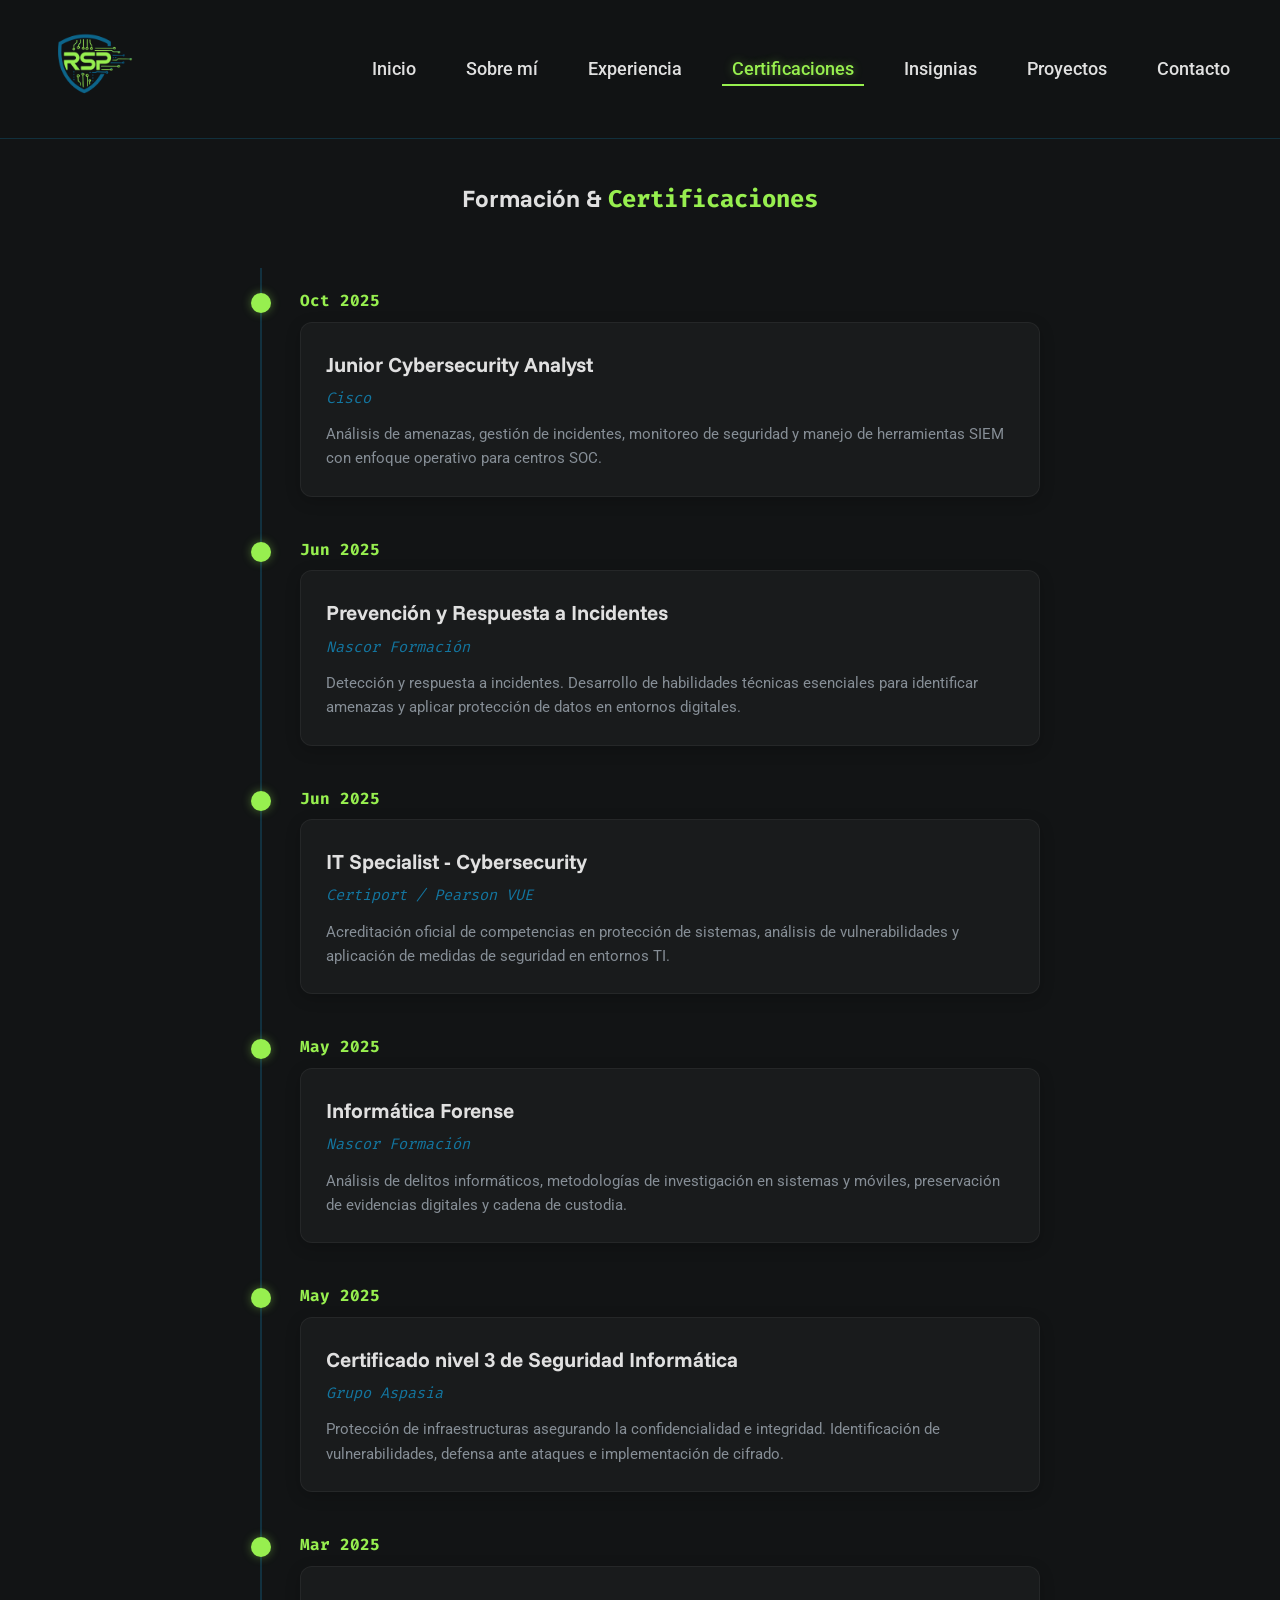
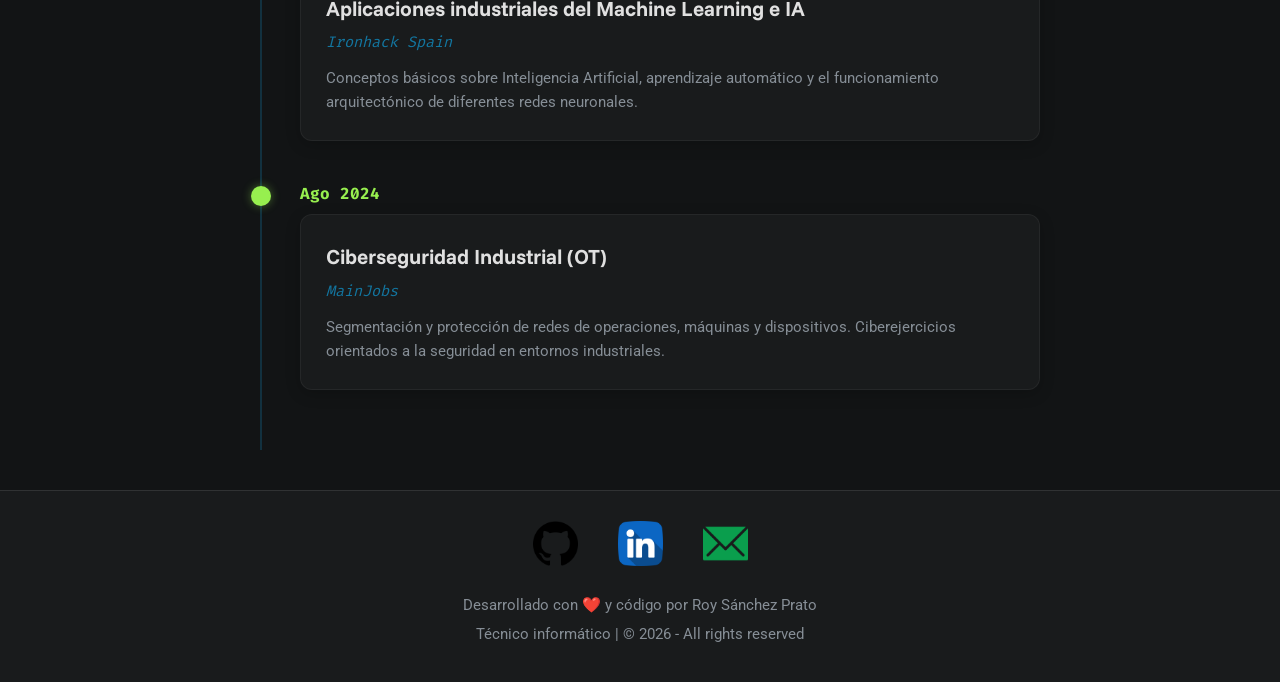
==== certificaciones.html @ b0cfec4e "carga inicial del proyecto" ====
<!DOCTYPE html>
<html lang="es">
<head>
    <meta charset="UTF-8">
    <meta name="viewport" content="width=device-width, initial-scale=1.0">
    <meta name="description" content="Historial académico y certificaciones técnicas de Roy Sánchez Prato en Ciberseguridad, Redes y Administración de Sistemas.">
    <link rel="icon" type="image/png" href="./assets/Logo/Favicon_grande.png">
    <title>Certificaciones | Roy Sánchez Prato</title>
    <link rel="stylesheet" href="./style.css">
</head>
<body>

    <header>
        <a href="index.html" class="logo-link">
            <img src="./assets/Logo/Logo_sin_fondo.png" alt="Logo RSP" class="logo-img">
        </a>
        <div class="menu-toggle">☰</div>
        <nav>
            <ul class="nav-links">
                <li><a href="index.html">Inicio</a></li>
                <li><a href="sobre-mi.html">Sobre mí</a></li>
                <li><a href="experiencia.html">Experiencia</a></li>
                <li><a href="certificaciones.html" class="activo">Certificaciones</a></li>
                <li><a href="insignias.html">Insignias</a></li>
                <li><a href="proyectos.html">Proyectos</a></li>
                <li><a href="contacto.html">Contacto</a></li>
            </ul>
        </nav>
    </header>

    <main>
        <h2 style="text-align: center; margin-bottom: 50px;">Formación & <span class="terminal-text">Certificaciones</span></h2>

        <section id="certificaciones">
            <div class="timeline">
                
                <!-- Cisco -->
                <div class="timeline-item hidden">
                    <div class="timeline-dot"></div>
                    <div class="timeline-date">Oct 2025</div>
                    <div class="timeline-content">
                        <h3>Junior Cybersecurity Analyst</h3>
                        <span class="company">Cisco</span>
                        <p style="color: var(--sec-accent-color); font-size: 0.95rem;">Análisis de amenazas, gestión de incidentes, monitoreo de seguridad y manejo de herramientas SIEM con enfoque operativo para centros SOC.</p>
                    </div>
                </div>

                <!-- Nascor 1 -->
                <div class="timeline-item hidden">
                    <div class="timeline-dot"></div>
                    <div class="timeline-date">Jun 2025</div>
                    <div class="timeline-content">
                        <h3>Prevención y Respuesta a Incidentes</h3>
                        <span class="company">Nascor Formación</span>
                        <p style="color: var(--sec-accent-color); font-size: 0.95rem;">Detección y respuesta a incidentes. Desarrollo de habilidades técnicas esenciales para identificar amenazas y aplicar protección de datos en entornos digitales.</p>
                    </div>
                </div>

                <!-- Certiport -->
                <div class="timeline-item hidden">
                    <div class="timeline-dot"></div>
                    <div class="timeline-date">Jun 2025</div>
                    <div class="timeline-content">
                        <h3>IT Specialist - Cybersecurity</h3>
                        <span class="company">Certiport / Pearson VUE</span>
                        <p style="color: var(--sec-accent-color); font-size: 0.95rem;">Acreditación oficial de competencias en protección de sistemas, análisis de vulnerabilidades y aplicación de medidas de seguridad en entornos TI.</p>
                    </div>
                </div>

                <!-- Nascor 2 -->
                <div class="timeline-item hidden">
                    <div class="timeline-date" style="position: absolute; left: 11px; top: 5px; width: 20px; height: 20px; background: var(--accent-color); border-radius: 50%; box-shadow: var(--glow-green); z-index: 2;"></div> <!-- Corrección rápida para mantener la semántica tuya -->
                    <div class="timeline-date">May 2025</div>
                    <div class="timeline-content">
                        <h3>Informática Forense</h3>
                        <span class="company">Nascor Formación</span>
                        <p style="color: var(--sec-accent-color); font-size: 0.95rem;">Análisis de delitos informáticos, metodologías de investigación en sistemas y móviles, preservación de evidencias digitales y cadena de custodia.</p>
                    </div>
                </div>

                <!-- Aspasia -->
                <div class="timeline-item hidden">
                    <div class="timeline-dot"></div>
                    <div class="timeline-date">May 2025</div>
                    <div class="timeline-content">
                        <h3>Certificado nivel 3 de Seguridad Informática</h3>
                        <span class="company">Grupo Aspasia</span>
                        <p style="color: var(--sec-accent-color); font-size: 0.95rem;">Protección de infraestructuras asegurando la confidencialidad e integridad. Identificación de vulnerabilidades, defensa ante ataques e implementación de cifrado.</p>
                    </div>
                </div>

                <!-- Ironhack -->
                <div class="timeline-item hidden">
                    <div class="timeline-dot"></div>
                    <div class="timeline-date">Mar 2025</div>
                    <div class="timeline-content">
                        <h3>Aplicaciones industriales del Machine Learning e IA</h3>
                        <span class="company">Ironhack Spain</span>
                        <p style="color: var(--sec-accent-color); font-size: 0.95rem;">Conceptos básicos sobre Inteligencia Artificial, aprendizaje automático y el funcionamiento arquitectónico de diferentes redes neuronales.</p>
                    </div>
                </div>

                <!-- MainJobs -->
                <div class="timeline-item hidden">
                    <div class="timeline-dot"></div>
                    <div class="timeline-date">Ago 2024</div>
                    <div class="timeline-content">
                        <h3>Ciberseguridad Industrial (OT)</h3>
                        <span class="company">MainJobs</span>
                        <p style="color: var(--sec-accent-color); font-size: 0.95rem;">Segmentación y protección de redes de operaciones, máquinas y dispositivos. Ciberejercicios orientados a la seguridad en entornos industriales.</p>
                    </div>
                </div>

            </div>
        </section>
    </main>

    <footer>
        <div class="social-footer">
            <a href="https://github.com/Roysanchezprato" target="_blank"><img src="./assets/Logo/github.png" alt="GitHub" class="social-icon"></a>
            <a href="https://www.linkedin.com/in/roysp/" target="_blank"><img src="./assets/Logo/linkedin.png" alt="LinkedIn" class="social-icon"></a>
            <a href="mailto:rrzehcnas@gmail.com"><img src="./assets/Logo/correo-electronico.png" alt="Email" class="social-icon"></a>
        </div>
        <p>Desarrollado con ❤️ y código por Roy Sánchez Prato</p>
        <p>Técnico informático | © <span id="year"></span> - All rights reserved</p>
    </footer>

    <script src="script.js"></script>
</body>
</html>
---- style.css ----
/* Importación de fuentes: Roboto para texto, Funnel Sans para títulos, y Fira Code para toques de consola */
@import url("https://fonts.googleapis.com/css2?family=Funnel+Sans:ital,wght@0,300..800;1,300..800&family=Roboto:ital,wght@0,100..900;1,100..900&family=Fira+Code:wght@400;600&display=swap");

/* Variables Globales - Paleta de Ciberseguridad */
:root {
    --bg-color: #121415; /* Fondo más oscuro para estilo terminal */
    --bg-panel: rgba(255, 255, 255, 0.03); /* Fondo semitransparente para tarjetas */
    --accent-color: #97ef4f; /* Tu verde */
    --base-color: #1376a0; /* Tu azul */
    --text-main: #e0e0e0; /* Texto claro legible */
    --sec-accent-color: #868e96; /* Gris para textos secundarios */
    --spacing: 20px;
    --border-radius: 12px;
    --glow-green: 0 0 10px rgba(151, 239, 79, 0.4);
    --glow-blue: 0 0 10px rgba(19, 118, 160, 0.4);
}

/* Reseteo General */
* {
    margin: 0;
    padding: 0;
    box-sizing: border-box;
}

body {
    font-family: "Roboto", sans-serif;
    background-color: var(--bg-color);
    color: var(--text-main);
    line-height: 1.6;
    display: flex;
    flex-direction: column;
    min-height: 100vh; /* Para que el footer se quede abajo siempre */
}

/* Tipografía y Títulos */
h1, h2, h3, h4 {
    font-family: "Funnel Sans", sans-serif;
}

.terminal-text {
    font-family: "Fira Code", monospace;
    color: var(--accent-color);
}

a {
    text-decoration: none;
    color: inherit;
    transition: 0.3s ease;
}

/* Navegación Global */
header {
    display: flex;
    justify-content: space-between;
    align-items: center;
    padding: 15px 40px;
    background-color: rgba(18, 20, 21, 0.95);
    backdrop-filter: blur(10px);
    border-bottom: 1px solid rgba(19, 118, 160, 0.3);
    
    /* Vuelve a ser sticky para todas las páginas */
    position: sticky;
    top: 0;
    z-index: 1000;
    transition: transform 0.4s ease-in-out; /* Mantiene la animación */
}

/* Solo se activará cuando JS añada esta clase */
.header-hidden {
    transform: translateY(-100%);
}

.logo-text {
    font-family: "Fira Code", monospace;
    font-size: 1.2rem;
    color: var(--accent-color);
    font-weight: 600;
}

.nav-links {
    display: flex;
    list-style: none;
    gap: 30px;
}

.nav-links a {
    font-size: 1.1rem;
    font-weight: 500;
    padding: 5px 10px;
}

.nav-links a:hover, .nav-links a.activo {
    color: var(--accent-color);
    text-shadow: var(--glow-green);
    border-bottom: 2px solid var(--accent-color);
}

/* Menú Hamburguesa (Oculto en PC) */
.menu-toggle {
    display: none;
    font-size: 1.8rem;
    color: var(--base-color);
    cursor: pointer;
}

/* Contenedor Principal (Para los contenidos de todas las páginas) */
main {
    flex: 1; /* Empuja el footer hacia abajo */
    padding: 40px 20px;
    max-width: 1200px;
    margin: 0 auto;
    width: 100%;
}

/* Botones Globales */
.btn-primario, .btn-secundario {
    display: inline-block;
    padding: 12px 28px;
    font-family: "Fira Code", monospace;
    font-weight: bold;
    border-radius: 8px;
    transition: all 0.4s ease;
    text-align: center;
}

.btn-primario {
    background-color: transparent;
    border: 2px solid var(--accent-color);
    color: var(--accent-color);
}

.btn-primario:hover {
    background-color: rgba(151, 239, 79, 0.1);
    box-shadow: var(--glow-green);
    transform: translateY(-3px);
}

.btn-secundario {
    background-color: transparent;
    border: 2px solid var(--base-color);
    color: var(--base-color);
}

.btn-secundario:hover {
    background-color: rgba(19, 118, 160, 0.1);
    box-shadow: var(--glow-blue);
    transform: translateY(-3px);
}

/* Footer Global */
footer {
    text-align: center;
    padding: 30px 20px;
    background-color: var(--bg-panel);
    border-top: 1px solid rgba(255, 255, 255, 0.1);
    margin-top: auto; /* Asegura que se quede abajo */
}

footer p {
    color: var(--sec-accent-color);
    font-size: 0.95rem;
    margin-bottom: 5px;
}

footer p:first-child {
    color: var(--accent-color);
    font-family: "Fira Code", monospace;
}



/* --- TAMAÑO Y ANIMACIÓN DEL LOGO --- */
.logo-img {
    height: 100px; /*LOGOOOOO*/
    width: auto;
    transition: transform 0.4s ease, filter 0.4s ease;
}

.logo-img:hover {
    transform: scale(1.05);
    filter: drop-shadow(0 0 10px var(--accent-color)); /* Brillo verde al pasar el ratón */
}

/* --- ANIMACIÓN ICONOS REDES SOCIALES --- */
.social-footer {
    display: flex;
    justify-content: center;
    gap: 40px; /* Más separación entre ellos */
    margin-bottom: 20px;
}

.social-icon {
    width: 45px; /* ¡Casi el doble de grandes que antes! */
    height: 45px;
    object-fit: contain;
    transition: transform 0.4s ease, filter 0.4s ease;
}

.social-icon:hover {
    transform: translateY(-8px) scale(1.4); /* Salta hacia arriba y se agranda */
    filter: drop-shadow(0 0 15px var(--accent-color)); /* Se ilumina en verde */
}

/* --- TIMELINE DE FORMACIÓN & CERTIFICACIONES (Efecto Cascada) --- */
.timeline {
    max-width: 800px;
    margin: 0 auto;
    position: relative;
    padding: 20px 0;
}

.timeline::before {
    content: '';
    position: absolute;
    left: 20px; 
    top: 0;
    bottom: 0;
    width: 2px;
    background: rgba(19, 118, 160, 0.3); /* Nuestro borde color azul cristal */
}

.timeline-item {
    position: relative;
    margin-bottom: 40px;
    padding-left: 60px;
}

.timeline-dot {
    position: absolute;
    left: 11px;
    top: 5px;
    width: 20px;
    height: 20px;
    background: var(--accent-color); /* Tu verde hacker */
    border-radius: 50%;
    box-shadow: var(--glow-green); /* Brillo verde */
    z-index: 2;
}

.timeline-date {
    font-size: 1rem;
    color: var(--accent-color);
    font-family: 'Fira Code', monospace;
    font-weight: bold;
    margin-bottom: 8px;
}

.timeline-content {
    background: var(--bg-panel);
    padding: 25px;
    border-radius: var(--border-radius);
    border: 1px solid rgba(255, 255, 255, 0.05);
    transition: transform 0.4s ease, border-color 0.4s ease, box-shadow 0.4s ease;
    box-shadow: 0 4px 15px rgba(0,0,0,0.2);
}

.timeline-content h3 {
    color: var(--text-main);
    font-size: 1.3rem;
    margin-bottom: 5px;
}

.timeline-content:hover {
    transform: translateX(10px); /* Efecto cascada a la derecha */
    border-color: var(--accent-color);
    box-shadow: var(--glow-green);
}

.company {
    display: block;
    color: var(--base-color); /* Tu azul */
    font-family: 'Fira Code', monospace;
    font-style: italic;
    font-size: 0.95rem;
    margin-bottom: 12px;
}

/* --- Animación Scroll Reveal (Para la clase 'hidden') --- */
.hidden {
    opacity: 0;
    transform: translateX(-30px);
    transition: all 0.6s ease-out;
}

.show {
    opacity: 1;
    transform: translateX(0);
}

/* --- VITRINA DE INSIGNIAS PREMIUM --- */
.insignias-container {
    display: flex;
    flex-wrap: wrap;
    justify-content: center;
    gap: 50px;
    margin-top: 40px;
}

.insignia-card {
    background: linear-gradient(145deg, rgba(30, 34, 38, 0.9), rgba(18, 20, 21, 0.9));
    border: 1px solid rgba(19, 118, 160, 0.3);
    border-radius: 20px;
    padding: 40px 30px;
    width: 350px;
    text-align: center;
    position: relative;
    overflow: hidden;
    /* Sombras base */
    box-shadow: 0 10px 30px rgba(0, 0, 0, 0.5), inset 0 0 0 1px rgba(255, 255, 255, 0.05);
    /* Transición suave para el hover 3D y el brillo */
    transition: transform 0.4s cubic-bezier(0.175, 0.885, 0.32, 1.275), box-shadow 0.4s ease, border-color 0.4s ease;
}

/* Efecto de luz de escáner de fondo (Ciberseguridad) */
.insignia-card::before {
    content: '';
    position: absolute;
    top: -100%;
    left: 0;
    width: 100%;
    height: 100%;
    background: linear-gradient(to bottom, transparent, rgba(151, 239, 79, 0.1), transparent);
    transition: top 0.6s ease;
    z-index: 0;
}

.insignia-card:hover::before {
    top: 100%; /* El rayo de luz baja escaneando la tarjeta */
}

/* Efecto Hover Premium */
.insignia-card:hover {
    transform: translateY(-15px); /* Salta hacia arriba */
    border-color: var(--accent-color);
    box-shadow: 0 20px 40px rgba(0, 0, 0, 0.6), 0 0 20px rgba(151, 239, 79, 0.3); /* Brillo intenso */
}

.insignia-img-container {
    position: relative;
    z-index: 1; /* Para que esté por encima de la luz */
    margin-bottom: 25px;
}

.insignia-img {
    width: 180px;
    height: 180px;
    object-fit: contain;
    filter: drop-shadow(0 10px 15px rgba(0, 0, 0, 0.5));
    transition: transform 0.5s ease, filter 0.5s ease;
}

/* Al pasar el ratón, la imagen de la medalla rota ligeramente y brilla */
.insignia-card:hover .insignia-img {
    transform: scale(1.1) rotate(5deg);
    filter: drop-shadow(0 0 25px var(--base-color));
}

.insignia-title {
    color: var(--text-main);
    font-size: 1.4rem;
    margin-bottom: 10px;
    position: relative;
    z-index: 1;
}

.insignia-org {
    display: block;
    font-family: 'Fira Code', monospace;
    color: var(--accent-color);
    font-size: 0.95rem;
    margin-bottom: 20px;
    position: relative;
    z-index: 1;
}

.insignia-desc {
    color: var(--sec-accent-color);
    font-size: 0.95rem;
    line-height: 1.6;
    position: relative;
    z-index: 1;
}

/* --- TARJETAS DE PROYECTOS / OBJETIVOS --- */
.proyectos-grid {
    display: grid;
    grid-template-columns: repeat(auto-fit, minmax(320px, 1fr));
    gap: 30px;
    margin-top: 40px;
}

.proyecto-card {
    background-color: var(--bg-panel);
    border: 1px solid rgba(255, 255, 255, 0.05);
    border-radius: var(--border-radius);
    padding: 25px;
    display: flex;
    flex-direction: column;
    box-shadow: 0 4px 15px rgba(0,0,0,0.3);
    transition: transform 0.4s ease, border-color 0.4s ease, box-shadow 0.4s ease;
}

.proyecto-card:hover {
    transform: translateY(-10px);
    border-color: var(--base-color);
    box-shadow: var(--glow-blue);
}

.proyecto-img-container {
    width: 100%;
    height: 220px;
    border-radius: 8px;
    overflow: hidden;
    margin-bottom: 20px;
    border: 1px solid rgba(255, 255, 255, 0.1);
}

.proyecto-img-container img {
    width: 100%;
    height: 100%;
    object-fit: cover;
    transition: transform 0.5s ease;
}

.proyecto-card:hover .proyecto-img-container img {
    transform: scale(1.1); /* Zoom suave a la imagen al hacer hover */
}

.proyecto-title {
    color: var(--text-main);
    font-size: 1.3rem;
    margin-bottom: 15px;
    text-align: center;
    min-height: 55px; /* Alinea los títulos si uno tiene dos líneas */
    display: flex;
    align-items: center;
    justify-content: center;
}

.proyecto-desc {
    color: var(--sec-accent-color);
    font-size: 0.95rem;
    line-height: 1.6;
    text-align: justify;
    flex-grow: 1; /* Empuja el status hacia abajo */
    margin-bottom: 20px;
}

/* Etiqueta de Estado (Terminal style) */
.proyecto-status {
    display: inline-block;
    padding: 8px 15px;
    border-radius: 4px;
    font-family: 'Fira Code', monospace;
    font-size: 0.85rem;
    text-align: center;
    font-weight: bold;
    letter-spacing: 1px;
}

.status-active {
    background-color: rgba(151, 239, 79, 0.1);
    color: var(--accent-color);
    border: 1px solid var(--accent-color);
}

.status-pending {
    background-color: rgba(19, 118, 160, 0.1);
    color: var(--base-color);
    border: 1px solid var(--base-color);
}

/* prueba 09/05  */ 

/* --- PROYECTOS ACTUALES */
.proyectos-grid {
    display: grid;
    grid-template-columns: repeat(auto-fit, minmax(320px, 1fr)); /* Un poco más anchos */
    gap: 30px;
    margin-top: 30px;
}

.proyecto-card {
    background-color: var(--bg-panel);
    border: 1px solid rgba(255, 255, 255, 0.05);
    border-radius: var(--border-radius);
    padding: 30px;
    display: flex;
    flex-direction: column;
    height: auto; /* Permite que el recuadro crezca con el contenido */
    transition: all 0.4s ease;
}

.proyecto-img-container {
    width: 100%;
    height: 220px; /* Aquí controlas el tamaño de la imagen */
    border-radius: 8px;
    overflow: hidden;
    margin-bottom: 25px;
    border: 1px solid rgba(19, 118, 160, 0.2);
}

.proyecto-img-container img {
    width: 100%;
    height: 100%;
    object-fit: cover; 
    transition: transform 0.5s ease;
}

.proyecto-card:hover .proyecto-img-container img {
    transform: scale(1.05); /* Efecto de zoom suave al pasar el ratón */
}

/* --- SECCIÓN INTERMODULAR (EL GRAN FINAL) --- */
.seccion-intermodular {
    margin-top: 100px;
    padding-top: 50px;
    border-top: 2px solid rgba(19, 118, 160, 0.2);
    width: 100%;
}

.proyecto-destacado-container {
    max-width: 1000px;
    margin: 0 auto;
}

.img-intermodular-link {
    display: block;
    width: 100%;
    height: auto;
    max-height: 550px;
    border-radius: 15px;
    overflow: hidden;
    border: 2px solid var(--base-color);
    box-shadow: var(--glow-blue);
    transition: 0.4s;
    cursor: pointer;
    margin-bottom: 30px;
}

.img-intermodular-link:hover {
    transform: scale(1.02);
    border-color: var(--accent-color);
    box-shadow: var(--glow-green);
}

.img-intermodular-link img {
    width: 100%;
    height: 100%;
    display: block;
}

/* Etiquetas de tecnologías (Tech Stack) */
.tech-container {
    display: flex;
    flex-wrap: wrap;
    justify-content: center;
    gap: 15px;
    margin-top: 25px;
}

.tech-item {
    background: rgba(151, 239, 79, 0.1);
    color: var(--accent-color);
    border: 1px solid var(--accent-color);
    padding: 8px 18px;
    border-radius: 5px;
    font-family: 'Fira Code', monospace;
    font-size: 0.85rem;
}

/* Contenedor para asegurar que el botón esté centrado */
.btn-proyecto-pdf {
    display: block;             
    width: fit-content;         
    margin: 40px auto 40px;    /* 40px arriba, AUTO a los lados (centra), 120px abajo (aire) */
    
    padding: 15px 30px;         /* Mantengo los 15px y doy un poco más a los lados */
    background: transparent;
    border: 2px solid var(--accent-color);
    color: var(--accent-color);
    font-family: 'Fira Code', monospace;
    font-size: 1.1rem;
    font-weight: bold;
    border-radius: 8px;
    cursor: pointer;
    transition: all 0.4s ease;
    text-transform: uppercase;
    letter-spacing: 2px;
    text-decoration: none;      /* Quita el subrayado del enlace */
}

/* --- HOVER EXACTO DE TU CAPTURA --- */
.btn-proyecto-pdf:hover {
    background: var(--accent-color);
    color: var(--bg-color);     /* Cambia el texto al color de fondo como en tu captura */
    box-shadow: 0 0 20px var(--accent-color);
}
/* final del botón de ver proyecto */

/* LA DEMOOOO */

/* --- VENTANA DE NAVEGADOR PARA LA DEMO --- */
.browser-window {
    width: 100%;
    max-width: 1000px;
    margin: 0 auto;
    background: #1a1c1e;
    border-radius: 10px;
    border: 1px solid rgba(19, 118, 160, 0.5);
    overflow: hidden;
    box-shadow: 0 20px 50px rgba(0, 0, 0, 0.7);
}

.browser-header {
    background: #2d333b;
    padding: 12px 20px;
    display: flex;
    align-items: center;
    gap: 10px;
    border-bottom: 1px solid rgba(255,255,255,0.1);
}

.dot { width: 12px; height: 12px; border-radius: 50%; }
.red { background: #ff5f56; }
.yellow { background: #ffbd2e; }
.green { background: #27c93f; }

.browser-address-bar {
    flex-grow: 1;
    background: #121415;
    border-radius: 6px;
    padding: 5px 15px;
    color: var(--sec-accent-color);
    font-family: 'Fira Code', monospace;
    font-size: 0.8rem;
    border: 1px solid rgba(255,255,255,0.1);
    text-align: left;
}

.demo-iframe {
    width: 100%;
    height: 600px; /* Altura para que se pueda navegar bien */
    border: none;
    background: white; /* Color de fondo por defecto */
}


/* --- PÁGINA DE CONTACTO --- */

/*
.contacto-container {
    display: flex;
    gap: 50px;
    margin-top: 40px;
    align-items: flex-start;
}*/

/* Sección Izquierda: Animación del Logo y Texto */
/*.contacto-info {
    flex: 1;
    text-align: center;
    padding: 20px;
}

.contacto-logo-animado {
    width: 250px;
    height: auto;
    margin-bottom: 30px;
    filter: drop-shadow(0 0 15px var(--accent-color));
    animation: flotarLogo 4s ease-in-out infinite;
} */



/* ================================================= */
/* --- PÁGINA DE CONTACTO (CENTRADA Y ANIMADA) --- */
/* ================================================= */

.contacto-container {
    display: flex;
    flex-direction: column; 
    align-items: center;    
    gap: 20px;
    margin-top: 20px;
}

.contacto-info {
    width: 100%;
    max-width: 850px; 
    text-align: center;
    padding: 20px;
}

.contacto-logo-animado {
    width: 220px; 
    height: auto;
    margin-bottom: 20px;
    filter: drop-shadow(0 0 15px var(--accent-color));
    animation: flotarLogo 4s ease-in-out infinite;
}


/*mensaje de envío de mail */

/* Estilo para el mensaje de éxito tipo terminal */
#status.success-style {
    margin-top: 20px;
    padding: 12px;  
    border: 1px solid #97ef4f; 
    background-color: rgba(176, 255, 0, 0.03); 
    color: #97ef4f;    
    text-align: center;
    font-family: 'Courier New', Courier, monospace; 
    font-size: 0.85rem;
    font-weight: bold;
    text-transform: uppercase;
    letter-spacing: 1px;
    border-radius: 8px;
    box-shadow: 0 0 12px rgba(176, 255, 0, 0.4);     
    display: flex;
    align-items: center;
    justify-content: center;
    gap: 10px;
    transition: all 0.3s ease;
}

/* Pequeña animación para que el brillo "respire" */
@keyframes pulse-glow {
    0% { box-shadow: 0 0 10px rgba(0, 255, 0, 0.2); }
    50% { box-shadow: 0 0 20px rgba(0, 255, 0, 0.5); }
    100% { box-shadow: 0 0 10px rgba(0, 255, 0, 0.2); }
}

/* Estilo por si hay un error */
#status.error-style {
    margin-top: 20px;
    padding: 15px;
    border: 2px solid #ff4d4d;
    color: #ff4d4d;
    background-color: rgba(255, 77, 77, 0.1);
    border-radius: 8px;
    text-align: center;
}


/* Animación de flotación del logo */
@keyframes flotarLogo {
    0% { transform: translateY(0px); }
    50% { transform: translateY(-15px); filter: drop-shadow(0 0 25px var(--base-color)); }
    100% { transform: translateY(0px); }
}

/* Texto en movimiento (Marquee) - Velocidad 30s */
.marquee-container {
    width: 100%;
    overflow: hidden;
    background: rgba(19, 118, 160, 0.05);
    border: 1px solid rgba(19, 118, 160, 0.3);
    border-radius: 50px;
    padding: 12px 0;
    margin: 20px 0;
}

.marquee-text {
    display: inline-block;
    white-space: nowrap;
    font-family: 'Fira Code', monospace;
    color: var(--accent-color);
    font-size: 1.1rem;
    font-weight: bold;
    animation: moverTexto 30s linear infinite; 
}

@keyframes moverTexto {
    0% { transform: translateX(100%); }
    100% { transform: translateX(-100%); }
}

/* Caja del Formulario Centrada */
.formulario-box {
    width: 100%;
    max-width: 700px; 
    background: var(--bg-panel);
    border: 1px solid rgba(255, 255, 255, 0.08);
    border-radius: var(--border-radius);
    padding: 40px;
    box-shadow: 0 20px 40px rgba(0, 0, 0, 0.6);
    margin-top: 10px;
}

/* Mantenemos el estilo de las filas y grupos */
.input-row {
    display: flex;
    gap: 20px;
}

.input-group {
    margin-bottom: 25px;
    width: 100%;
    text-align: left; /* Para que las etiquetas de nombre/email miren a la izquierda */
}

.input-group label {
    display: block;
    color: var(--base-color);
    font-family: 'Fira Code', monospace;
    font-size: 0.9rem;
    margin-bottom: 8px;
}

.input-group input, 
.input-group textarea, 
.input-group select {
    width: 100%;
    padding: 15px;
    background-color: rgba(0, 0, 0, 0.5);
    border: 1px solid rgba(255, 255, 255, 0.2);
    border-radius: 8px;
    color: var(--text-main);
}

.btn-enviar {
    width: 100%;
    padding: 15px;
    background: transparent;
    border: 2px solid var(--accent-color);
    color: var(--accent-color);
    font-family: 'Fira Code', monospace;
    font-size: 1.1rem;
    font-weight: bold;
    border-radius: 8px;
    cursor: pointer;
    transition: all 0.4s ease;
}

.btn-enviar:hover {
    background: var(--accent-color);
    color: var(--bg-color);
    box-shadow: 0 0 20px var(--accent-color);
}

/* ================================================= */
/* --- FINAL DE  PÁGINA DE CONTACTO (CENTRADA Y ANIMADA) --- */
/* ================================================= */

/* Animación de flotación suave para el logo */
@keyframes flotarLogo {
    0% { transform: translateY(0px); }
    50% { transform: translateY(-15px); filter: drop-shadow(0 0 25px var(--base-color)); }
    100% { transform: translateY(0px); }
}

/* Texto en movimiento infinito (Marquee) */
.marquee-container {
    width: 100%;
    overflow: hidden;
    background: rgba(19, 118, 160, 0.1);
    border: 1px solid var(--base-color);
    border-radius: 30px;
    padding: 10px 0;
    margin-bottom: 30px;
    position: relative;
}

.marquee-text {
    display: inline-block;
    white-space: nowrap;
    font-family: 'Fira Code', monospace;
    color: var(--accent-color);
    font-size: 1.1rem;
    font-weight: bold;
    animation: moverTexto 15s linear infinite;
}

@keyframes moverTexto {
    0% { transform: translateX(100%); }
    100% { transform: translateX(-100%); }
}

/* Sección Derecha: Formulario */
.formulario-box {
    flex: 1;
    background: var(--bg-panel);
    border: 1px solid rgba(255, 255, 255, 0.1);
    border-radius: var(--border-radius);
    padding: 40px;
    box-shadow: 0 10px 30px rgba(0, 0, 0, 0.5);
    min-width: 300px;
}

.input-row {
    display: flex;
    gap: 20px;
}

.input-group {
    margin-bottom: 25px;
    width: 100%;
}

.input-group label {
    display: block;
    color: var(--base-color);
    font-family: 'Fira Code', monospace;
    font-size: 0.9rem;
    margin-bottom: 8px;
}

.input-group input, 
.input-group textarea, 
.input-group select {
    width: 100%;
    padding: 15px;
    background-color: rgba(0, 0, 0, 0.5);
    border: 1px solid rgba(255, 255, 255, 0.2);
    border-radius: 8px;
    color: var(--text-main);
    font-family: 'Roboto', sans-serif;
    font-size: 1rem;
    transition: all 0.3s ease;
}

.input-group input:focus, 
.input-group textarea:focus,
.input-group select:focus {
    outline: none;
    border-color: var(--accent-color);
    box-shadow: 0 0 10px rgba(151, 239, 79, 0.2);
    background-color: rgba(0, 0, 0, 0.8);
}

.btn-enviar {
    width: 100%;
    padding: 15px;
    background: transparent;
    border: 2px solid var(--accent-color);
    color: var(--accent-color);
    font-family: 'Fira Code', monospace;
    font-size: 1.1rem;
    font-weight: bold;
    border-radius: 8px;
    cursor: pointer;
    transition: all 0.4s ease;
    text-transform: uppercase;
    letter-spacing: 2px;
}

.btn-enviar:hover {
    background: var(--accent-color);
    color: var(--bg-color);
    box-shadow: 0 0 20px var(--accent-color);
}

/* Responsivo para el formulario */
@media (max-width: 900px) {
    .contacto-container {
        flex-direction: column;
    }
    .input-row {
        flex-direction: column;
        gap: 0;
    }
}

/* Diseño Responsivo (Móviles y Tablets) */
@media (max-width: 768px) {
    header {
        padding: 15px 20px;
    }

    .menu-toggle {
        display: block;
    }

    .nav-links {
        position: absolute;
        top: 100%;
        left: -100%; /* Oculto fuera de la pantalla */
        width: 100%;
        background-color: rgba(18, 20, 21, 0.98);
        flex-direction: column;
        align-items: center;
        gap: 0;
        transition: left 0.4s ease;
        border-bottom: 1px solid var(--base-color);
    }

    .nav-links.nav-active {
        left: 0; /* Aparece deslizando desde la izquierda */
    }

    .nav-links li {
        width: 100%;
        text-align: center;
    }

    .nav-links a {
        display: block;
        padding: 20px;
        border-bottom: 1px solid rgba(255, 255, 255, 0.05);
    }
}
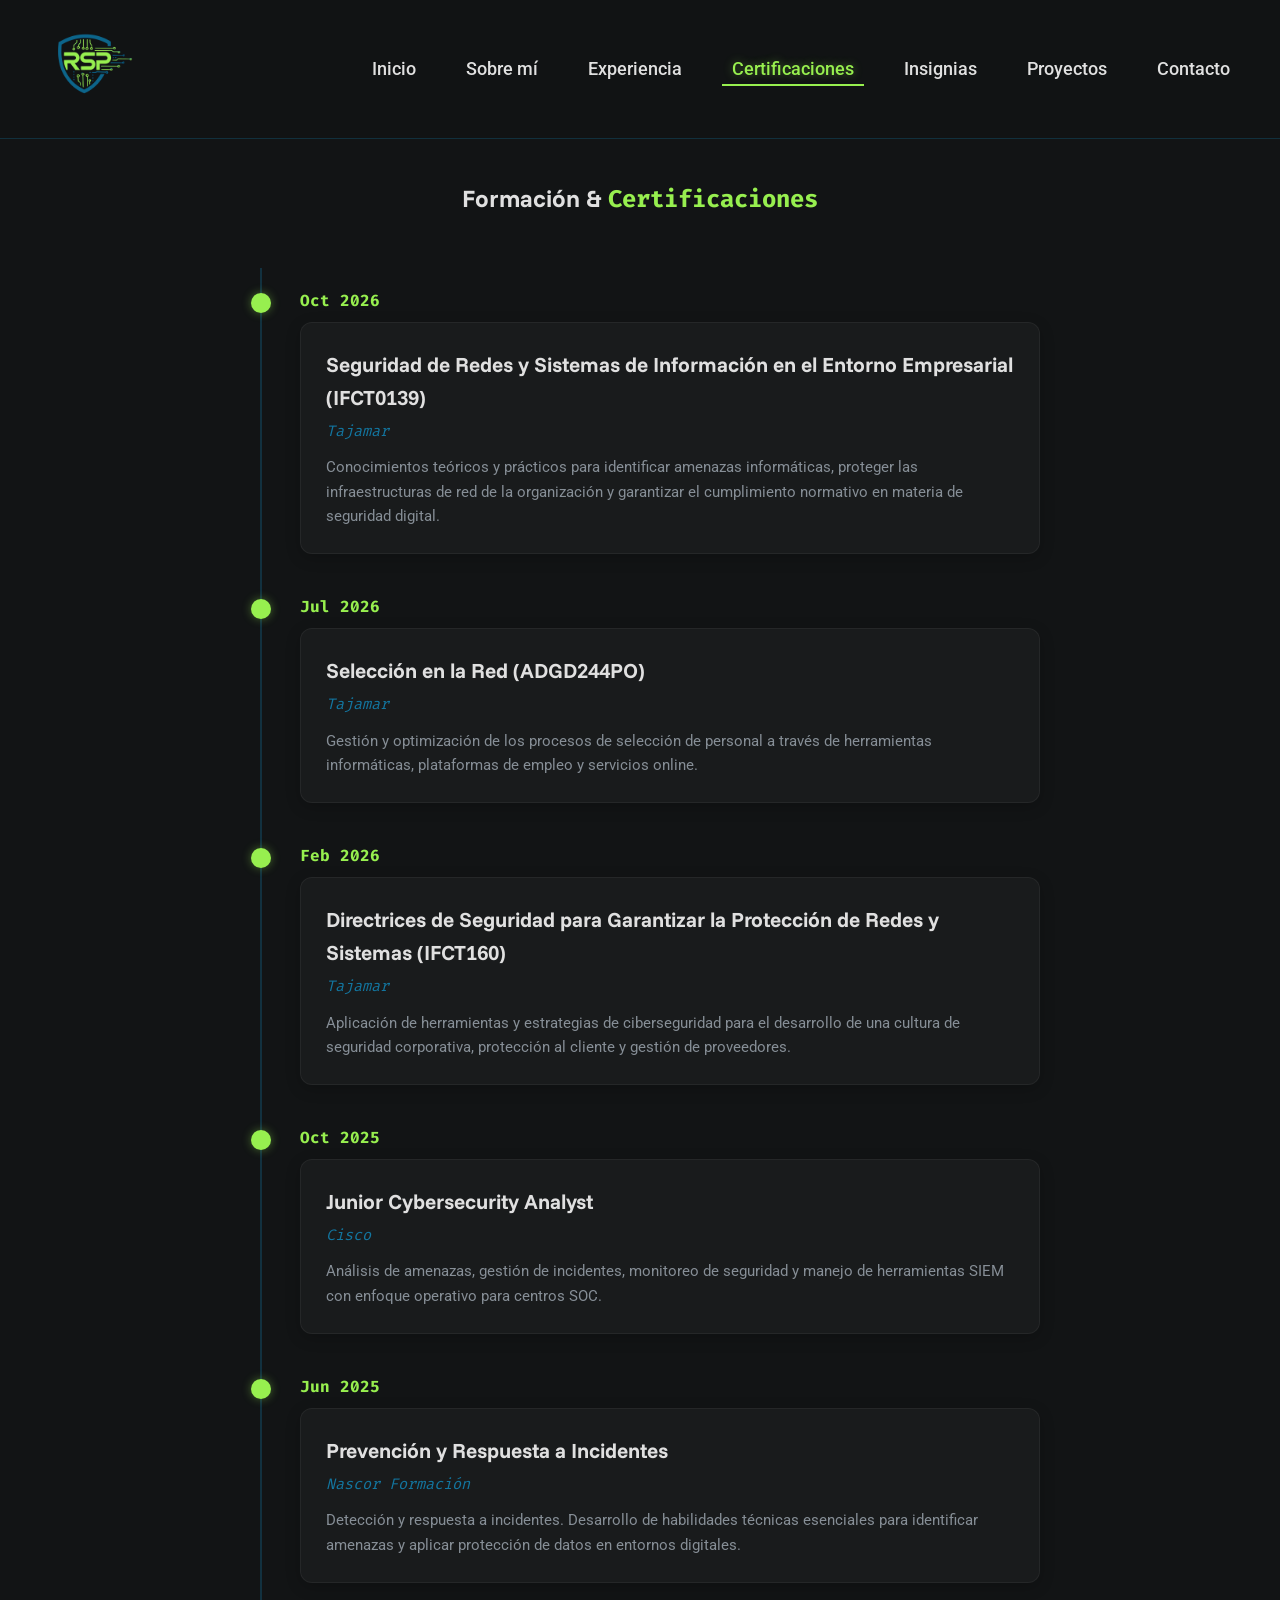
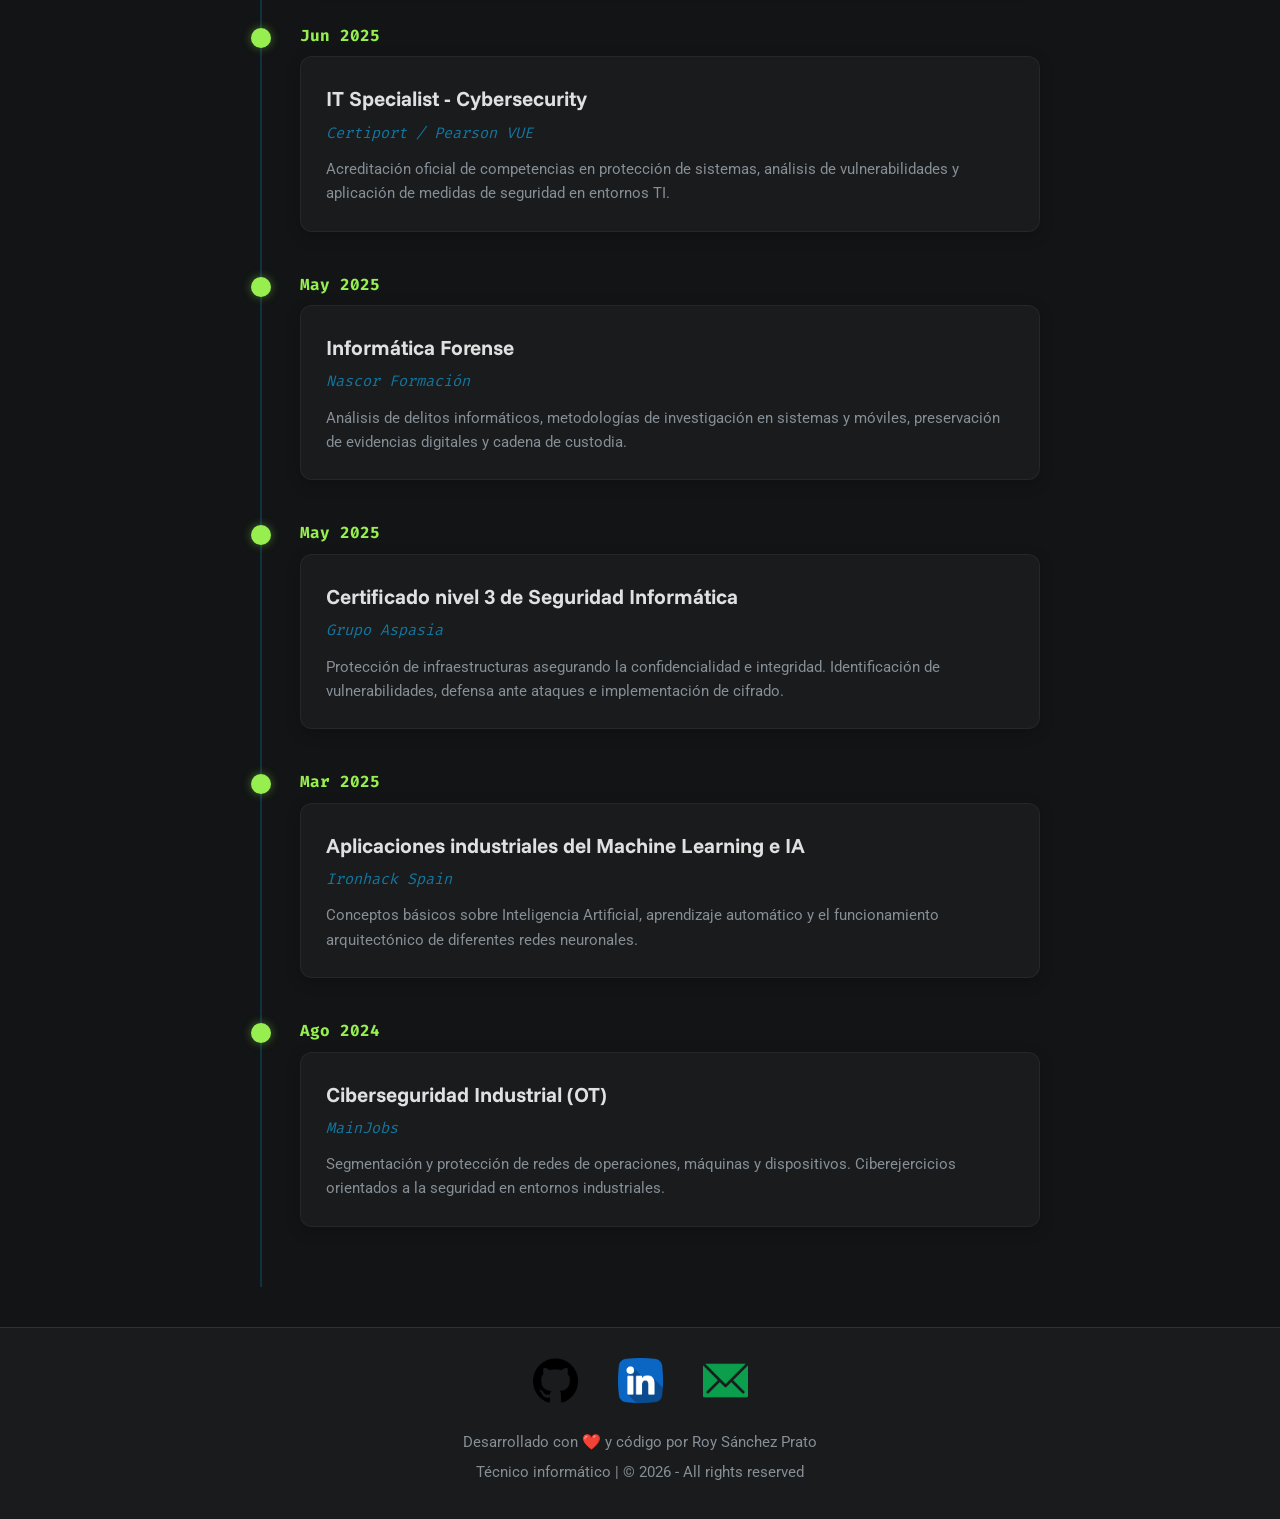
==== commit f40a71e4: "Actualizacion del portafolio: nuevo diseno, documentos e insignias" ====
--- a/certificaciones.html
+++ b/certificaciones.html
@@ -33,7 +33,38 @@
 
         <section id="certificaciones">
             <div class="timeline">
-                
+                <!-- Tajamar - Seguridad de Redes -->
+                <div class="timeline-item hidden">
+                    <div class="timeline-dot"></div>
+                    <div class="timeline-date">Oct 2026</div>
+                    <div class="timeline-content">
+                        <h3>Seguridad de Redes y Sistemas de Información en el Entorno Empresarial (IFCT0139)</h3>
+                        <span class="company">Tajamar</span>
+                        <p style="color: var(--sec-accent-color); font-size: 0.95rem;">Conocimientos teóricos y prácticos para identificar amenazas informáticas, proteger las infraestructuras de red de la organización y garantizar el cumplimiento normativo en materia de seguridad digital.</p>
+                    </div>
+                </div>
+
+                <!-- Tajamar - Selección en la Red -->
+                <div class="timeline-item hidden">
+                    <div class="timeline-dot"></div>
+                    <div class="timeline-date">Jul 2026</div>
+                    <div class="timeline-content">
+                        <h3>Selección en la Red (ADGD244PO)</h3>
+                        <span class="company">Tajamar</span>
+                        <p style="color: var(--sec-accent-color); font-size: 0.95rem;">Gestión y optimización de los procesos de selección de personal a través de herramientas informáticas, plataformas de empleo y servicios online.</p>
+                    </div>
+                </div>
+
+                <!-- Tajamar - Directrices de Seguridad -->
+                <div class="timeline-item hidden">
+                    <div class="timeline-dot"></div>
+                    <div class="timeline-date">Feb 2026</div>
+                    <div class="timeline-content">
+                        <h3>Directrices de Seguridad para Garantizar la Protección de Redes y Sistemas (IFCT160)</h3>
+                        <span class="company">Tajamar</span>
+                        <p style="color: var(--sec-accent-color); font-size: 0.95rem;">Aplicación de herramientas y estrategias de ciberseguridad para el desarrollo de una cultura de seguridad corporativa, protección al cliente y gestión de proveedores.</p>
+                    </div>
+                </div>                
                 <!-- Cisco -->
                 <div class="timeline-item hidden">
                     <div class="timeline-dot"></div>
--- a/style.css
+++ b/style.css
@@ -3,12 +3,18 @@
 
 /* Variables Globales - Paleta de Ciberseguridad */
 :root {
-    --bg-color: #121415; /* Fondo más oscuro para estilo terminal */
-    --bg-panel: rgba(255, 255, 255, 0.03); /* Fondo semitransparente para tarjetas */
-    --accent-color: #97ef4f; /* Tu verde */
-    --base-color: #1376a0; /* Tu azul */
-    --text-main: #e0e0e0; /* Texto claro legible */
-    --sec-accent-color: #868e96; /* Gris para textos secundarios */
+    --bg-color: #121415;
+    /* Fondo más oscuro para estilo terminal */
+    --bg-panel: rgba(255, 255, 255, 0.03);
+    /* Fondo semitransparente para tarjetas */
+    --accent-color: #97ef4f;
+    /* Tu verde */
+    --base-color: #1376a0;
+    /* Tu azul */
+    --text-main: #e0e0e0;
+    /* Texto claro legible */
+    --sec-accent-color: #868e96;
+    /* Gris para textos secundarios */
     --spacing: 20px;
     --border-radius: 12px;
     --glow-green: 0 0 10px rgba(151, 239, 79, 0.4);
@@ -29,11 +35,15 @@
     line-height: 1.6;
     display: flex;
     flex-direction: column;
-    min-height: 100vh; /* Para que el footer se quede abajo siempre */
+    min-height: 100vh;
+    /* Para que el footer se quede abajo siempre */
 }
 
 /* Tipografía y Títulos */
-h1, h2, h3, h4 {
+h1,
+h2,
+h3,
+h4 {
     font-family: "Funnel Sans", sans-serif;
 }
 
@@ -57,12 +67,13 @@
     background-color: rgba(18, 20, 21, 0.95);
     backdrop-filter: blur(10px);
     border-bottom: 1px solid rgba(19, 118, 160, 0.3);
-    
+
     /* Vuelve a ser sticky para todas las páginas */
     position: sticky;
     top: 0;
     z-index: 1000;
-    transition: transform 0.4s ease-in-out; /* Mantiene la animación */
+    transition: transform 0.4s ease-in-out;
+    /* Mantiene la animación */
 }
 
 /* Solo se activará cuando JS añada esta clase */
@@ -89,7 +100,8 @@
     padding: 5px 10px;
 }
 
-.nav-links a:hover, .nav-links a.activo {
+.nav-links a:hover,
+.nav-links a.activo {
     color: var(--accent-color);
     text-shadow: var(--glow-green);
     border-bottom: 2px solid var(--accent-color);
@@ -105,7 +117,8 @@
 
 /* Contenedor Principal (Para los contenidos de todas las páginas) */
 main {
-    flex: 1; /* Empuja el footer hacia abajo */
+    flex: 1;
+    /* Empuja el footer hacia abajo */
     padding: 40px 20px;
     max-width: 1200px;
     margin: 0 auto;
@@ -113,7 +126,8 @@
 }
 
 /* Botones Globales */
-.btn-primario, .btn-secundario {
+.btn-primario,
+.btn-secundario {
     display: inline-block;
     padding: 12px 28px;
     font-family: "Fira Code", monospace;
@@ -153,7 +167,8 @@
     padding: 30px 20px;
     background-color: var(--bg-panel);
     border-top: 1px solid rgba(255, 255, 255, 0.1);
-    margin-top: auto; /* Asegura que se quede abajo */
+    margin-top: auto;
+    /* Asegura que se quede abajo */
 }
 
 footer p {
@@ -171,34 +186,133 @@
 
 /* --- TAMAÑO Y ANIMACIÓN DEL LOGO --- */
 .logo-img {
-    height: 100px; /*LOGOOOOO*/
+    height: 100px;
+    /*LOGOOOOO*/
     width: auto;
     transition: transform 0.4s ease, filter 0.4s ease;
 }
 
 .logo-img:hover {
     transform: scale(1.05);
-    filter: drop-shadow(0 0 10px var(--accent-color)); /* Brillo verde al pasar el ratón */
+    filter: drop-shadow(0 0 10px var(--accent-color));
+    /* Brillo verde al pasar el ratón */
 }
 
 /* --- ANIMACIÓN ICONOS REDES SOCIALES --- */
 .social-footer {
     display: flex;
     justify-content: center;
-    gap: 40px; /* Más separación entre ellos */
+    gap: 40px;
+    /* Más separación entre ellos */
     margin-bottom: 20px;
 }
 
 .social-icon {
-    width: 45px; /* ¡Casi el doble de grandes que antes! */
+    width: 45px;
+    /* ¡Casi el doble de grandes que antes! */
     height: 45px;
     object-fit: contain;
     transition: transform 0.4s ease, filter 0.4s ease;
 }
 
 .social-icon:hover {
-    transform: translateY(-8px) scale(1.4); /* Salta hacia arriba y se agranda */
-    filter: drop-shadow(0 0 15px var(--accent-color)); /* Se ilumina en verde */
+    transform: translateY(-8px) scale(1.4);
+    /* Salta hacia arriba y se agranda */
+    filter: drop-shadow(0 0 15px var(--accent-color));
+    /* Se ilumina en verde */
+}
+
+/* --- TRAYECTORIA LABORAL --- */
+.experiencia-card {
+    background-color: var(--bg-panel);
+    border: 1px solid rgba(255, 255, 255, 0.1);
+    border-radius: var(--border-radius);
+    padding: 35px;
+    max-width: 900px;
+    margin: 0 auto 40px auto;
+    /* Centrado y con margen inferior de 40px */
+    position: relative;
+    overflow: hidden;
+}
+
+.experiencia-top-bar {
+    position: absolute;
+    top: 0;
+    left: 0;
+    width: 100%;
+    height: 4px;
+    background: linear-gradient(90deg, var(--base-color), var(--accent-color));
+}
+
+.experiencia-header {
+    display: flex;
+    justify-content: space-between;
+    align-items: flex-start;
+    flex-wrap: wrap;
+    margin-bottom: 20px;
+}
+
+.experiencia-title {
+    color: var(--text-main);
+    font-size: 1.6rem;
+    margin-bottom: 5px;
+}
+
+.experiencia-company {
+    color: var(--base-color);
+    font-family: 'Fira Code', monospace;
+    font-size: 1.1rem;
+}
+
+.experiencia-subtext {
+    color: var(--sec-accent-color);
+    font-size: 0.9rem;
+    margin-top: 5px;
+}
+
+.experiencia-date {
+    background-color: rgba(151, 239, 79, 0.1);
+    border: 1px solid var(--accent-color);
+    color: var(--accent-color);
+    padding: 5px 15px;
+    border-radius: 20px;
+    font-family: 'Fira Code', monospace;
+    font-size: 0.9rem;
+    margin-top: 10px;
+}
+
+.experiencia-desc {
+    font-size: 1.1rem;
+    line-height: 1.7;
+    margin-bottom: 20px;
+    text-align: justify;
+    color: var(--text-main);
+    /* Aseguramos el color del texto */
+}
+
+.experiencia-hitos-title {
+    color: var(--text-main);
+    margin-bottom: 10px;
+    font-size: 1.1rem;
+}
+
+.experiencia-list {
+    list-style-type: none;
+    padding-left: 10px;
+    line-height: 1.8;
+    color: var(--text-main);
+}
+
+.experiencia-list-item {
+    position: relative;
+    padding-left: 25px;
+    margin-bottom: 8px;
+}
+
+.experiencia-list-icon {
+    position: absolute;
+    left: 0;
+    color: var(--accent-color);
 }
 
 /* --- TIMELINE DE FORMACIÓN & CERTIFICACIONES (Efecto Cascada) --- */
@@ -212,11 +326,12 @@
 .timeline::before {
     content: '';
     position: absolute;
-    left: 20px; 
+    left: 20px;
     top: 0;
     bottom: 0;
     width: 2px;
-    background: rgba(19, 118, 160, 0.3); /* Nuestro borde color azul cristal */
+    background: rgba(19, 118, 160, 0.3);
+    /* Nuestro borde color azul cristal */
 }
 
 .timeline-item {
@@ -231,9 +346,11 @@
     top: 5px;
     width: 20px;
     height: 20px;
-    background: var(--accent-color); /* Tu verde hacker */
+    background: var(--accent-color);
+    /* Tu verde hacker */
     border-radius: 50%;
-    box-shadow: var(--glow-green); /* Brillo verde */
+    box-shadow: var(--glow-green);
+    /* Brillo verde */
     z-index: 2;
 }
 
@@ -251,7 +368,7 @@
     border-radius: var(--border-radius);
     border: 1px solid rgba(255, 255, 255, 0.05);
     transition: transform 0.4s ease, border-color 0.4s ease, box-shadow 0.4s ease;
-    box-shadow: 0 4px 15px rgba(0,0,0,0.2);
+    box-shadow: 0 4px 15px rgba(0, 0, 0, 0.2);
 }
 
 .timeline-content h3 {
@@ -261,14 +378,16 @@
 }
 
 .timeline-content:hover {
-    transform: translateX(10px); /* Efecto cascada a la derecha */
+    transform: translateX(10px);
+    /* Efecto cascada a la derecha */
     border-color: var(--accent-color);
     box-shadow: var(--glow-green);
 }
 
 .company {
     display: block;
-    color: var(--base-color); /* Tu azul */
+    color: var(--base-color);
+    /* Tu azul */
     font-family: 'Fira Code', monospace;
     font-style: italic;
     font-size: 0.95rem;
@@ -290,24 +409,66 @@
 /* --- VITRINA DE INSIGNIAS PREMIUM --- */
 .insignias-container {
     display: flex;
-    flex-wrap: wrap;
-    justify-content: center;
-    gap: 50px;
+    gap: 30px;
     margin-top: 40px;
-}
-
+    width: 100%;
+    max-width: 1400px;
+    margin-left: auto;
+    margin-right: auto;
+
+    /* Scroll horizontal suave con anclaje automático */
+    overflow-x: auto;
+    overflow-y: hidden;
+    scroll-snap-type: x mandatory;
+    scroll-behavior: auto;
+    -webkit-overflow-scrolling: touch;
+
+    /* Espacio superior e inferior para no cortar el hover (-15px) ni los reflejos */
+    padding: 25px 15px 35px 15px;
+
+    /* Firefox */
+    scrollbar-width: thin;
+    scrollbar-color: var(--base-color) rgba(18, 20, 21, 0.8);
+}
+
+/* Personalización de la barra de desplazamiento (Chrome, Edge, Safari) */
+.insignias-container::-webkit-scrollbar {
+    height: 8px;
+}
+
+.insignias-container::-webkit-scrollbar-track {
+    background: rgba(18, 20, 21, 0.8);
+    border-radius: 10px;
+    border: 1px solid rgba(19, 118, 160, 0.2);
+}
+
+.insignias-container::-webkit-scrollbar-thumb {
+    background: var(--base-color);
+    border-radius: 10px;
+    transition: background 0.3s ease;
+}
+
+.insignias-container::-webkit-scrollbar-thumb:hover {
+    background: var(--accent-color);
+    box-shadow: var(--glow-green);
+}
+
+/* Tarjeta individual adaptada al carrusel */
 .insignia-card {
+    flex: 0 0 320px;
+    /* Ancho fijo para cada tarjeta en el scroll */
+    scroll-snap-align: start;
+    /* Se fija al inicio de cada tarjeta al deslizar */
+    box-sizing: border-box;
+
     background: linear-gradient(145deg, rgba(30, 34, 38, 0.9), rgba(18, 20, 21, 0.9));
     border: 1px solid rgba(19, 118, 160, 0.3);
     border-radius: 20px;
-    padding: 40px 30px;
-    width: 350px;
+    padding: 30px 20px;
     text-align: center;
     position: relative;
     overflow: hidden;
-    /* Sombras base */
     box-shadow: 0 10px 30px rgba(0, 0, 0, 0.5), inset 0 0 0 1px rgba(255, 255, 255, 0.05);
-    /* Transición suave para el hover 3D y el brillo */
     transition: transform 0.4s cubic-bezier(0.175, 0.885, 0.32, 1.275), box-shadow 0.4s ease, border-color 0.4s ease;
 }
 
@@ -325,31 +486,30 @@
 }
 
 .insignia-card:hover::before {
-    top: 100%; /* El rayo de luz baja escaneando la tarjeta */
+    top: 100%;
 }
 
 /* Efecto Hover Premium */
 .insignia-card:hover {
-    transform: translateY(-15px); /* Salta hacia arriba */
+    transform: translateY(-15px);
     border-color: var(--accent-color);
-    box-shadow: 0 20px 40px rgba(0, 0, 0, 0.6), 0 0 20px rgba(151, 239, 79, 0.3); /* Brillo intenso */
+    box-shadow: 0 20px 40px rgba(0, 0, 0, 0.6), 0 0 20px rgba(151, 239, 79, 0.3);
 }
 
 .insignia-img-container {
     position: relative;
-    z-index: 1; /* Para que esté por encima de la luz */
+    z-index: 1;
     margin-bottom: 25px;
 }
 
 .insignia-img {
-    width: 180px;
-    height: 180px;
+    width: 150px;
+    height: 150px;
     object-fit: contain;
     filter: drop-shadow(0 10px 15px rgba(0, 0, 0, 0.5));
     transition: transform 0.5s ease, filter 0.5s ease;
 }
 
-/* Al pasar el ratón, la imagen de la medalla rota ligeramente y brilla */
 .insignia-card:hover .insignia-img {
     transform: scale(1.1) rotate(5deg);
     filter: drop-shadow(0 0 25px var(--base-color));
@@ -357,7 +517,7 @@
 
 .insignia-title {
     color: var(--text-main);
-    font-size: 1.4rem;
+    font-size: 1.3rem;
     margin-bottom: 10px;
     position: relative;
     z-index: 1;
@@ -375,10 +535,54 @@
 
 .insignia-desc {
     color: var(--sec-accent-color);
-    font-size: 0.95rem;
+    font-size: 0.9rem;
     line-height: 1.6;
     position: relative;
     z-index: 1;
+}
+
+/* Contenedor relativo para alojar posibles degradados e indicadores */
+.insignias-wrapper {
+    position: relative;
+    width: 100%;
+    max-width: 1400px;
+    margin: 0 auto;
+}
+
+/* Difuminado suave en el borde derecho que insinúa que hay más contenido */
+.insignias-wrapper::after {
+    content: '';
+    position: absolute;
+    top: 0;
+    right: 0;
+    width: 60px;
+    height: 100%;
+    background: linear-gradient(to left, var(--bg-color), transparent);
+    pointer-events: none;
+    z-index: 5;
+}
+
+/* Texto estilo terminal que invita a interactuar */
+.carrusel-hint {
+    text-align: center;
+    font-family: 'Fira Code', monospace;
+    font-size: 0.85rem;
+    color: var(--sec-accent-color);
+    margin-top: 10px;
+    display: flex;
+    align-items: center;
+    justify-content: center;
+    gap: 8px;
+}
+
+.carrusel-hint span {
+    color: var(--accent-color);
+    animation: bounceRight 1.5s infinite;
+}
+
+@keyframes bounceRight {
+    0%, 100% { transform: translateX(0); }
+    50% { transform: translateX(6px); }
 }
 
 /* --- TARJETAS DE PROYECTOS / OBJETIVOS --- */
@@ -396,7 +600,7 @@
     padding: 25px;
     display: flex;
     flex-direction: column;
-    box-shadow: 0 4px 15px rgba(0,0,0,0.3);
+    box-shadow: 0 4px 15px rgba(0, 0, 0, 0.3);
     transition: transform 0.4s ease, border-color 0.4s ease, box-shadow 0.4s ease;
 }
 
@@ -423,7 +627,8 @@
 }
 
 .proyecto-card:hover .proyecto-img-container img {
-    transform: scale(1.1); /* Zoom suave a la imagen al hacer hover */
+    transform: scale(1.1);
+    /* Zoom suave a la imagen al hacer hover */
 }
 
 .proyecto-title {
@@ -431,7 +636,8 @@
     font-size: 1.3rem;
     margin-bottom: 15px;
     text-align: center;
-    min-height: 55px; /* Alinea los títulos si uno tiene dos líneas */
+    min-height: 55px;
+    /* Alinea los títulos si uno tiene dos líneas */
     display: flex;
     align-items: center;
     justify-content: center;
@@ -442,7 +648,8 @@
     font-size: 0.95rem;
     line-height: 1.6;
     text-align: justify;
-    flex-grow: 1; /* Empuja el status hacia abajo */
+    flex-grow: 1;
+    /* Empuja el status hacia abajo */
     margin-bottom: 20px;
 }
 
@@ -470,12 +677,13 @@
     border: 1px solid var(--base-color);
 }
 
-/* prueba 09/05  */ 
+/* prueba 09/05  */
 
 /* --- PROYECTOS ACTUALES */
 .proyectos-grid {
     display: grid;
-    grid-template-columns: repeat(auto-fit, minmax(320px, 1fr)); /* Un poco más anchos */
+    grid-template-columns: repeat(auto-fit, minmax(320px, 1fr));
+    /* Un poco más anchos */
     gap: 30px;
     margin-top: 30px;
 }
@@ -487,13 +695,15 @@
     padding: 30px;
     display: flex;
     flex-direction: column;
-    height: auto; /* Permite que el recuadro crezca con el contenido */
+    height: auto;
+    /* Permite que el recuadro crezca con el contenido */
     transition: all 0.4s ease;
 }
 
 .proyecto-img-container {
     width: 100%;
-    height: 220px; /* Aquí controlas el tamaño de la imagen */
+    height: 220px;
+    /* Aquí controlas el tamaño de la imagen */
     border-radius: 8px;
     overflow: hidden;
     margin-bottom: 25px;
@@ -503,12 +713,13 @@
 .proyecto-img-container img {
     width: 100%;
     height: 100%;
-    object-fit: cover; 
+    object-fit: cover;
     transition: transform 0.5s ease;
 }
 
 .proyecto-card:hover .proyecto-img-container img {
-    transform: scale(1.05); /* Efecto de zoom suave al pasar el ratón */
+    transform: scale(1.05);
+    /* Efecto de zoom suave al pasar el ratón */
 }
 
 /* --- SECCIÓN INTERMODULAR (EL GRAN FINAL) --- */
@@ -571,11 +782,13 @@
 
 /* Contenedor para asegurar que el botón esté centrado */
 .btn-proyecto-pdf {
-    display: block;             
-    width: fit-content;         
-    margin: 40px auto 40px;    /* 40px arriba, AUTO a los lados (centra), 120px abajo (aire) */
-    
-    padding: 15px 30px;         /* Mantengo los 15px y doy un poco más a los lados */
+    display: block;
+    width: fit-content;
+    margin: 40px auto 40px;
+    /* 40px arriba, AUTO a los lados (centra), 120px abajo (aire) */
+
+    padding: 15px 30px;
+    /* Mantengo los 15px y doy un poco más a los lados */
     background: transparent;
     border: 2px solid var(--accent-color);
     color: var(--accent-color);
@@ -587,15 +800,18 @@
     transition: all 0.4s ease;
     text-transform: uppercase;
     letter-spacing: 2px;
-    text-decoration: none;      /* Quita el subrayado del enlace */
-}
-
-/* --- HOVER EXACTO DE TU CAPTURA --- */
+    text-decoration: none;
+    /* Quita el subrayado del enlace */
+}
+
+/* --- --- */
 .btn-proyecto-pdf:hover {
     background: var(--accent-color);
-    color: var(--bg-color);     /* Cambia el texto al color de fondo como en tu captura */
+    color: var(--bg-color);
+    /* Cambia el texto al color de fondo como en tu captura */
     box-shadow: 0 0 20px var(--accent-color);
 }
+
 /* final del botón de ver proyecto */
 
 /* LA DEMOOOO */
@@ -618,13 +834,26 @@
     display: flex;
     align-items: center;
     gap: 10px;
-    border-bottom: 1px solid rgba(255,255,255,0.1);
-}
-
-.dot { width: 12px; height: 12px; border-radius: 50%; }
-.red { background: #ff5f56; }
-.yellow { background: #ffbd2e; }
-.green { background: #27c93f; }
+    border-bottom: 1px solid rgba(255, 255, 255, 0.1);
+}
+
+.dot {
+    width: 12px;
+    height: 12px;
+    border-radius: 50%;
+}
+
+.red {
+    background: #ff5f56;
+}
+
+.yellow {
+    background: #ffbd2e;
+}
+
+.green {
+    background: #27c93f;
+}
 
 .browser-address-bar {
     flex-grow: 1;
@@ -634,15 +863,17 @@
     color: var(--sec-accent-color);
     font-family: 'Fira Code', monospace;
     font-size: 0.8rem;
-    border: 1px solid rgba(255,255,255,0.1);
+    border: 1px solid rgba(255, 255, 255, 0.1);
     text-align: left;
 }
 
 .demo-iframe {
     width: 100%;
-    height: 600px; /* Altura para que se pueda navegar bien */
+    height: 600px;
+    /* Altura para que se pueda navegar bien */
     border: none;
-    background: white; /* Color de fondo por defecto */
+    background: white;
+    /* Color de fondo por defecto */
 }
 
 
@@ -679,21 +910,21 @@
 
 .contacto-container {
     display: flex;
-    flex-direction: column; 
-    align-items: center;    
+    flex-direction: column;
+    align-items: center;
     gap: 20px;
     margin-top: 20px;
 }
 
 .contacto-info {
     width: 100%;
-    max-width: 850px; 
+    max-width: 850px;
     text-align: center;
     padding: 20px;
 }
 
 .contacto-logo-animado {
-    width: 220px; 
+    width: 220px;
     height: auto;
     margin-bottom: 20px;
     filter: drop-shadow(0 0 15px var(--accent-color));
@@ -706,18 +937,18 @@
 /* Estilo para el mensaje de éxito tipo terminal */
 #status.success-style {
     margin-top: 20px;
-    padding: 12px;  
-    border: 1px solid #97ef4f; 
-    background-color: rgba(176, 255, 0, 0.03); 
-    color: #97ef4f;    
+    padding: 12px;
+    border: 1px solid #97ef4f;
+    background-color: rgba(176, 255, 0, 0.03);
+    color: #97ef4f;
     text-align: center;
-    font-family: 'Courier New', Courier, monospace; 
+    font-family: 'Courier New', Courier, monospace;
     font-size: 0.85rem;
     font-weight: bold;
     text-transform: uppercase;
     letter-spacing: 1px;
     border-radius: 8px;
-    box-shadow: 0 0 12px rgba(176, 255, 0, 0.4);     
+    box-shadow: 0 0 12px rgba(176, 255, 0, 0.4);
     display: flex;
     align-items: center;
     justify-content: center;
@@ -727,9 +958,17 @@
 
 /* Pequeña animación para que el brillo "respire" */
 @keyframes pulse-glow {
-    0% { box-shadow: 0 0 10px rgba(0, 255, 0, 0.2); }
-    50% { box-shadow: 0 0 20px rgba(0, 255, 0, 0.5); }
-    100% { box-shadow: 0 0 10px rgba(0, 255, 0, 0.2); }
+    0% {
+        box-shadow: 0 0 10px rgba(0, 255, 0, 0.2);
+    }
+
+    50% {
+        box-shadow: 0 0 20px rgba(0, 255, 0, 0.5);
+    }
+
+    100% {
+        box-shadow: 0 0 10px rgba(0, 255, 0, 0.2);
+    }
 }
 
 /* Estilo por si hay un error */
@@ -746,9 +985,18 @@
 
 /* Animación de flotación del logo */
 @keyframes flotarLogo {
-    0% { transform: translateY(0px); }
-    50% { transform: translateY(-15px); filter: drop-shadow(0 0 25px var(--base-color)); }
-    100% { transform: translateY(0px); }
+    0% {
+        transform: translateY(0px);
+    }
+
+    50% {
+        transform: translateY(-15px);
+        filter: drop-shadow(0 0 25px var(--base-color));
+    }
+
+    100% {
+        transform: translateY(0px);
+    }
 }
 
 /* Texto en movimiento (Marquee) - Velocidad 30s */
@@ -769,18 +1017,23 @@
     color: var(--accent-color);
     font-size: 1.1rem;
     font-weight: bold;
-    animation: moverTexto 30s linear infinite; 
+    animation: moverTexto 30s linear infinite;
 }
 
 @keyframes moverTexto {
-    0% { transform: translateX(100%); }
-    100% { transform: translateX(-100%); }
+    0% {
+        transform: translateX(100%);
+    }
+
+    100% {
+        transform: translateX(-100%);
+    }
 }
 
 /* Caja del Formulario Centrada */
 .formulario-box {
     width: 100%;
-    max-width: 700px; 
+    max-width: 700px;
     background: var(--bg-panel);
     border: 1px solid rgba(255, 255, 255, 0.08);
     border-radius: var(--border-radius);
@@ -798,7 +1051,8 @@
 .input-group {
     margin-bottom: 25px;
     width: 100%;
-    text-align: left; /* Para que las etiquetas de nombre/email miren a la izquierda */
+    text-align: left;
+    /* Para que las etiquetas de nombre/email miren a la izquierda */
 }
 
 .input-group label {
@@ -809,8 +1063,8 @@
     margin-bottom: 8px;
 }
 
-.input-group input, 
-.input-group textarea, 
+.input-group input,
+.input-group textarea,
 .input-group select {
     width: 100%;
     padding: 15px;
@@ -846,9 +1100,18 @@
 
 /* Animación de flotación suave para el logo */
 @keyframes flotarLogo {
-    0% { transform: translateY(0px); }
-    50% { transform: translateY(-15px); filter: drop-shadow(0 0 25px var(--base-color)); }
-    100% { transform: translateY(0px); }
+    0% {
+        transform: translateY(0px);
+    }
+
+    50% {
+        transform: translateY(-15px);
+        filter: drop-shadow(0 0 25px var(--base-color));
+    }
+
+    100% {
+        transform: translateY(0px);
+    }
 }
 
 /* Texto en movimiento infinito (Marquee) */
@@ -874,8 +1137,13 @@
 }
 
 @keyframes moverTexto {
-    0% { transform: translateX(100%); }
-    100% { transform: translateX(-100%); }
+    0% {
+        transform: translateX(100%);
+    }
+
+    100% {
+        transform: translateX(-100%);
+    }
 }
 
 /* Sección Derecha: Formulario */
@@ -907,8 +1175,8 @@
     margin-bottom: 8px;
 }
 
-.input-group input, 
-.input-group textarea, 
+.input-group input,
+.input-group textarea,
 .input-group select {
     width: 100%;
     padding: 15px;
@@ -921,7 +1189,7 @@
     transition: all 0.3s ease;
 }
 
-.input-group input:focus, 
+.input-group input:focus,
 .input-group textarea:focus,
 .input-group select:focus {
     outline: none;
@@ -957,14 +1225,37 @@
     .contacto-container {
         flex-direction: column;
     }
+
     .input-row {
         flex-direction: column;
         gap: 0;
     }
 }
 
-/* Diseño Responsivo (Móviles y Tablets) */
+/* Nuevo: Para tablets y pantallas medianas (Insignias a 2 columnas) */
+@media (max-width: 1200px) {
+    .insignias-container {
+        grid-template-columns: 1fr;
+        /* Pasa a 1 sola columna en móviles */
+    }
+}
+
+/* Responsivo para el formulario (El que ya tenías) */
+@media (max-width: 900px) {
+    .contacto-container {
+        flex-direction: column;
+    }
+
+    .input-row {
+        flex-direction: column;
+        gap: 0;
+    }
+}
+
+/* Diseño Responsivo Móviles y Tablets */
 @media (max-width: 768px) {
+
+    /* ---  CÓDIGO DEL MENÚ --- */
     header {
         padding: 15px 20px;
     }
@@ -976,7 +1267,8 @@
     .nav-links {
         position: absolute;
         top: 100%;
-        left: -100%; /* Oculto fuera de la pantalla */
+        left: -100%;
+        /* Oculto fuera de la pantalla */
         width: 100%;
         background-color: rgba(18, 20, 21, 0.98);
         flex-direction: column;
@@ -987,7 +1279,8 @@
     }
 
     .nav-links.nav-active {
-        left: 0; /* Aparece deslizando desde la izquierda */
+        left: 0;
+        /* desde la derecha */
     }
 
     .nav-links li {
@@ -1000,4 +1293,15 @@
         padding: 20px;
         border-bottom: 1px solid rgba(255, 255, 255, 0.05);
     }
+
+    /* --- LO NUEVO DE LAS INSIGNIAS --- */
+    .insignias-container {
+        grid-template-columns: 1fr;
+        /* Pasa a 1 sola columna en móviles */
+    }
+
+    .insignia-card {
+        flex: 0 0 85vw;
+        /* Ocupa el 85% de la pantalla del móvil dejando ver que hay otra al lado */
+    }
 }
